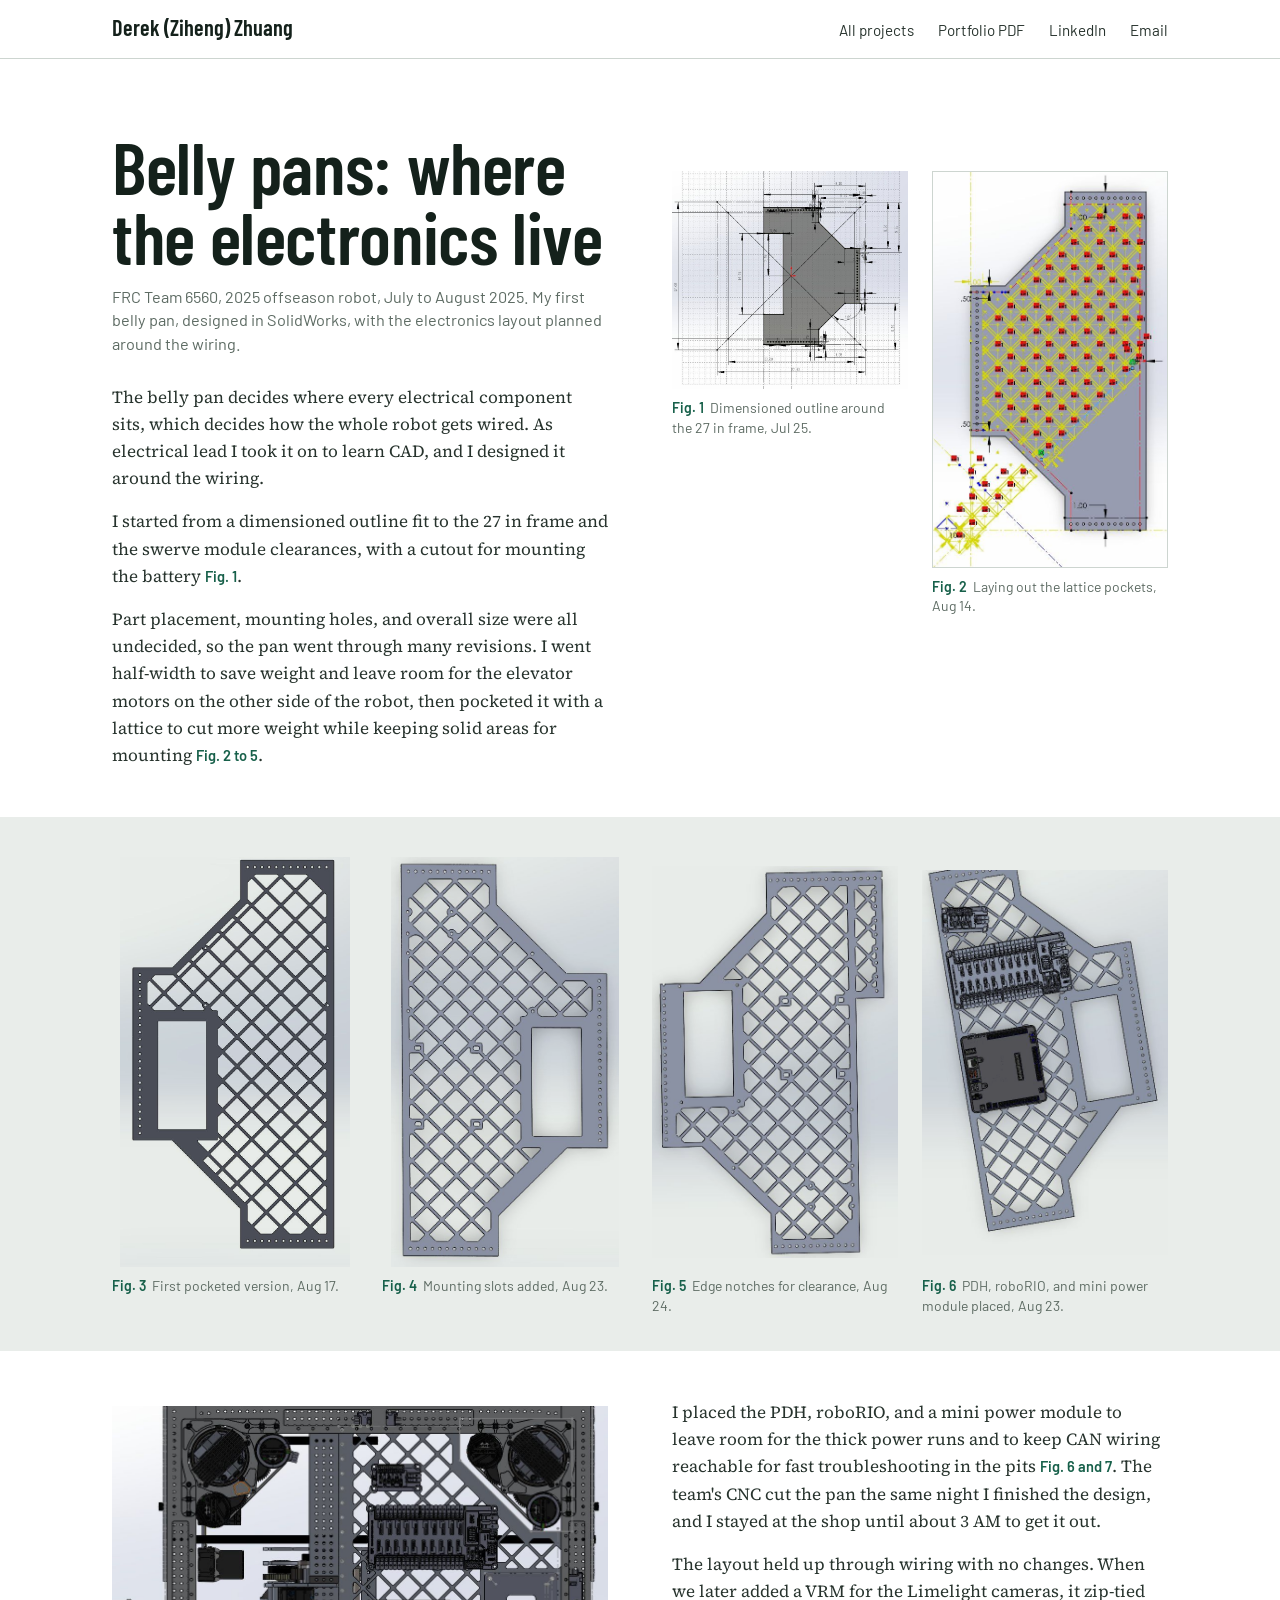
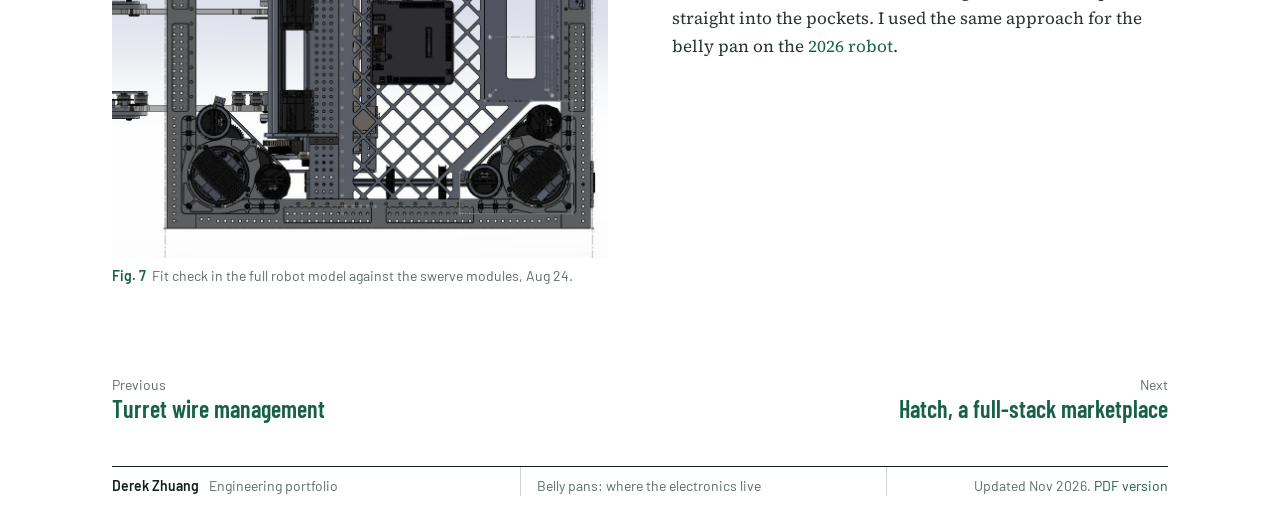
==== docs/projects/belly-pans.html @ e58b6f34 "Add portfolio website Static site for GitHub Pages, served from docs/. Built by build.py from src/pr" ====
<!doctype html>
<html lang="en">
<head>
<meta charset="utf-8">
<meta name="viewport" content="width=device-width, initial-scale=1">
<title>Belly pans: where the electronics live | Derek (Ziheng) Zhuang</title>
<meta name="description" content="My first belly pan: a half-width lattice pan laid out around the wiring, cut on the team CNC the same night I finished the design.">
<meta property="og:title" content="Belly pans: where the electronics live | Derek (Ziheng) Zhuang">
<meta property="og:description" content="My first belly pan: a half-width lattice pan laid out around the wiring, cut on the team CNC the same night I finished the design.">
<meta property="og:image" content="https://derekzhuang.github.io/assets/img/p3_robot.jpg">
<link rel="icon" href="../assets/favicon.svg" type="image/svg+xml">
<link rel="stylesheet" href="../assets/css/site.css">
</head>
<body>
<header class="site-head"><div class="in">
  <a class="brand" href="../index.html">Derek (Ziheng) Zhuang</a>
  <nav aria-label="Site">
    <a href="../index.html">All projects</a>
    <a href="https://drive.google.com/file/d/1knBHxL6q7wfWigkeNkA8Oi-ZfvWAPpQj/view">Portfolio PDF</a>
    <a href="https://www.linkedin.com/in/derek-zhuang-6246352b1">LinkedIn</a>
    <a href="mailto:derekzhuang12345@gmail.com">Email</a>
  </nav>
</div></header>
<main>
<article class="wrap">
<div class="opener">
  <div class="opener-text">
    <header class="page-head">
  <h1 class="display">Belly pans: where the electronics live</h1>
  <p class="byline">FRC Team 6560, 2025 offseason robot, July to August 2025. My first belly pan, designed in SolidWorks, with the electronics layout planned around the wiring.</p>
</header>
    <div class="prose">
      <p>The belly pan decides where every electrical component sits, which decides how the whole robot gets wired. As electrical lead I took it on to learn CAD, and I designed it around the wiring.</p>
      <p>I started from a dimensioned outline fit to the 27 in frame and the swerve module clearances, with a cutout for mounting the battery <a class="ref" href="#fig-1">Fig. 1</a>.</p>
      <p>Part placement, mounting holes, and overall size were all undecided, so the pan went through many revisions. I went half-width to save weight and leave room for the elevator motors on the other side of the robot, then pocketed it with a lattice to cut more weight while keeping solid areas for mounting <a class="ref" href="#fig-2">Fig. 2 to 5</a>.</p>
    </div>
  </div>
  <div class="grid grid-2 pair">
    <figure id="fig-1">
      <div class="im"><a class="zoom" href="../assets/img/p3_outline.jpg"><img src="../assets/img/p3_outline.jpg" width="810" height="750" alt="Dimensioned belly pan outline around the frame"></a></div>
      <figcaption><b>Fig. 1</b>Dimensioned outline around the 27 in frame, Jul 25.</figcaption>
    </figure>
    <figure id="fig-2">
      <div class="im line"><a class="zoom" href="../assets/img/p3_lattice.jpg"><img src="../assets/img/p3_lattice.jpg" width="505" height="850" alt="Laying out the lattice pockets"></a></div>
      <figcaption><b>Fig. 2</b>Laying out the lattice pockets, Aug 14.</figcaption>
    </figure>
  </div>
</div>

<div class="band tall">
  <div class="wrap grid grid-4">
    <figure id="fig-3">
      <div class="im fit"><img src="../assets/img/p3_r1.jpg" width="650" height="1157" alt="First pocketed version" loading="lazy"></div>
      <figcaption><b>Fig. 3</b>First pocketed version, Aug 17.</figcaption>
    </figure>
    <figure id="fig-4">
      <div class="im fit"><img src="../assets/img/p3_r2.jpg" width="550" height="990" alt="Mounting slots added" loading="lazy"></div>
      <figcaption><b>Fig. 4</b>Mounting slots added, Aug 23.</figcaption>
    </figure>
    <figure id="fig-5">
      <div class="im fit"><img src="../assets/img/p3_r3.jpg" width="540" height="860" alt="Edge notches for clearance" loading="lazy"></div>
      <figcaption><b>Fig. 5</b>Edge notches for clearance, Aug 24.</figcaption>
    </figure>
    <figure id="fig-6">
      <div class="im fit"><img src="../assets/img/p3_elec.jpg" width="530" height="830" alt="PDH, roboRIO and mini power module placed" loading="lazy"></div>
      <figcaption><b>Fig. 6</b>PDH, roboRIO, and mini power module placed, Aug 23.</figcaption>
    </figure>
  </div>
</div>

<div class="split">
  <figure id="fig-7">
    <div class="im"><a class="zoom" href="../assets/img/p3_robot.jpg"><img src="../assets/img/p3_robot.jpg" width="1000" height="910" alt="Belly pan fit check in the full robot model" loading="lazy"></a></div>
    <figcaption><b>Fig. 7</b>Fit check in the full robot model against the swerve modules, Aug 24.</figcaption>
  </figure>
  <div class="prose">
    <p>I placed the PDH, roboRIO, and a mini power module to leave room for the thick power runs and to keep CAN wiring reachable for fast troubleshooting in the pits <a class="ref" href="#fig-6">Fig. 6 and 7</a>. The team's CNC cut the pan the same night I finished the design, and I stayed at the shop until about 3 AM to get it out.</p>
    <p>The layout held up through wiring with no changes. When we later added a VRM for the Limelight cameras, it zip-tied straight into the pockets. I used the same approach for the belly pan on the <a href="robot-electrical.html">2026 robot</a>.</p>
  </div>
</div>

<nav class="next" aria-label="More projects"><div><span>Previous</span><a href="turret.html">Turret wire management</a></div><div class="fwd"><span>Next</span><a href="hatch.html">Hatch, a full-stack marketplace</a></div></nav>
</article>
</main>
<footer class="tb"><div class="cells">
  <span><b>Derek Zhuang</b>Engineering portfolio</span>
  <span>Belly pans: where the electronics live</span>
  <span>Updated Nov 2026. <a href="https://drive.google.com/file/d/1knBHxL6q7wfWigkeNkA8Oi-ZfvWAPpQj/view">PDF version</a></span>
</div></footer>
<script src="../assets/js/site.js" defer></script>
</body>
</html>
---- docs/assets/css/site.css ----
/* Derek Zhuang engineering portfolio, web version.
   Same system as the PDF: Barlow Condensed titles, Source Serif 4 body,
   Barlow for captions, tables and navigation. One ink color on white.
   The accent is used only for figure numbers, links and review rings. */

@font-face { font-family: "Barlow Condensed"; font-weight: 500; font-display: swap; src: url("../fonts/barlow-condensed-latin-500-normal.woff2") format("woff2"); }
@font-face { font-family: "Barlow Condensed"; font-weight: 600; font-display: swap; src: url("../fonts/barlow-condensed-latin-600-normal.woff2") format("woff2"); }
@font-face { font-family: "Barlow Condensed"; font-weight: 700; font-display: swap; src: url("../fonts/barlow-condensed-latin-700-normal.woff2") format("woff2"); }
@font-face { font-family: "Barlow"; font-weight: 400; font-display: swap; src: url("../fonts/barlow-latin-400-normal.woff2") format("woff2"); }
@font-face { font-family: "Barlow"; font-weight: 500; font-display: swap; src: url("../fonts/barlow-latin-500-normal.woff2") format("woff2"); }
@font-face { font-family: "Barlow"; font-weight: 600; font-display: swap; src: url("../fonts/barlow-latin-600-normal.woff2") format("woff2"); }
@font-face { font-family: "Source Serif 4"; font-weight: 400; font-style: normal; font-display: swap; src: url("../fonts/source-serif-4-latin-400-normal.woff2") format("woff2"); }
@font-face { font-family: "Source Serif 4"; font-weight: 400; font-style: italic; font-display: swap; src: url("../fonts/source-serif-4-latin-400-italic.woff2") format("woff2"); }
@font-face { font-family: "Source Serif 4"; font-weight: 600; font-style: normal; font-display: swap; src: url("../fonts/source-serif-4-latin-600-normal.woff2") format("woff2"); }

:root {
  /* Layout idea: a drawing set on white paper. Everything is left-aligned,
     one lead figure per page hangs off the right edge of the sheet, and
     every page ends in a drawing title block. */
  --paper: #ffffff;
  --ink: #14211b;      /* green-black */
  --body: #27332d;
  --muted: #5d6b63;
  --rule: #cdd5d0;
  --panel: #e9edea;    /* neutral ground behind CAD renders */
  --accent: #17604a;   /* solder-mask green */

  --display: "Barlow Condensed", "Arial Narrow", sans-serif;
  --serif: "Source Serif 4", Georgia, serif;
  --sans: "Barlow", "Helvetica Neue", Arial, sans-serif;

  --wide: 72rem;
  --text: 38rem;
  --gutter: clamp(1.25rem, 4vw, 3rem);
  --gap: clamp(2rem, 5vw, 4.5rem);
  /* distance from the content edge to the edge of the window, capped on big monitors */
  --bleed: min(14rem, max(var(--gutter), calc((100vw - var(--wide)) / 2 + var(--gutter))));
  color-scheme: light;
}

* { box-sizing: border-box; margin: 0; padding: 0; }
html { -webkit-text-size-adjust: 100%; scroll-behavior: smooth; }
@media (prefers-reduced-motion: reduce) { html { scroll-behavior: auto; } }
body { background: var(--paper); color: var(--body); font-family: var(--serif); font-size: 1.0625rem; line-height: 1.6; overflow-x: clip; }
img { display: block; max-width: 100%; height: auto; }
a { color: var(--accent); text-decoration: none; }
a:hover { text-decoration: underline; text-underline-offset: 0.18em; text-decoration-thickness: 1px; }
:focus-visible { outline: 2px solid var(--accent); outline-offset: 3px; }

.wrap { max-width: var(--wide); margin: 0 auto; padding: 0 var(--gutter); }

/* ---------- Site header ---------- */
.site-head { border-bottom: 1px solid var(--rule); }
.site-head .in { max-width: var(--wide); margin: 0 auto; padding: 0.95rem var(--gutter); display: flex; align-items: baseline; justify-content: space-between; gap: 0.5rem 1.5rem; flex-wrap: wrap; }
.site-head .brand { font-family: var(--display); font-weight: 600; font-size: 1.4rem; line-height: 1.1; color: var(--ink); }
.site-head nav { display: flex; gap: 0.25rem 1.5rem; flex-wrap: wrap; font-family: var(--sans); font-size: 0.95rem; }
.site-head nav a { color: var(--body); }
.site-head nav a:hover { color: var(--accent); }
.site-head.home .in { justify-content: flex-end; }

/* ---------- Type ---------- */
.display { font-family: var(--display); font-weight: 600; color: var(--ink); line-height: 0.96; letter-spacing: -0.005em; text-wrap: balance; }
h1.display { font-size: clamp(2.7rem, 6.2vw, 4.6rem); }
h2.display { font-size: clamp(1.9rem, 3.6vw, 2.6rem); margin-top: 5rem; padding-top: 1.4rem; border-top: 1px solid var(--ink); scroll-margin-top: 1rem; }
.byline { font-family: var(--sans); font-size: 1.02rem; line-height: 1.45; color: var(--muted); margin-top: 0.8rem; max-width: 44rem; text-wrap: pretty; }
.byline b { font-weight: 600; color: var(--body); }
.prose p { margin-top: 1rem; max-width: var(--text); }
.prose p.lead { font-size: 1.22rem; line-height: 1.5; color: var(--ink); }
.prose b { font-family: var(--sans); font-weight: 600; color: var(--ink); }
.ref { font-family: var(--sans); font-weight: 600; font-size: 0.86em; color: var(--accent); white-space: nowrap; }
.onpage { font-family: var(--sans); font-size: 0.95rem; color: var(--muted); margin-top: 1.1rem; display: flex; flex-wrap: wrap; gap: 0.2rem 1.25rem; }
.onpage a { font-weight: 500; }

/* ---------- Figures ---------- */
figure { margin-top: 2.5rem; scroll-margin-top: 1.5rem; }
figure .im { position: relative; background: var(--panel); overflow: hidden; }
figure .im.line { background: #fff; outline: 1px solid var(--rule); outline-offset: -1px; }
figure .im img { width: 100%; }
figure a.zoom { display: block; cursor: zoom-in; }
figcaption { font-family: var(--sans); font-size: 0.875rem; line-height: 1.4; color: var(--muted); margin-top: 0.55rem; max-width: 34rem; }
figcaption b { font-weight: 600; color: var(--accent); margin-right: 0.4rem; }
figure:target .im { outline: 2px solid var(--accent); outline-offset: 4px; }
.mark { position: absolute; inset: 0; width: 100%; height: 100%; pointer-events: none; }
.mark ellipse { fill: none; stroke: var(--accent); }
.mark text { font-family: var(--sans); font-weight: 600; fill: var(--accent); }

/* Lead block: title and opening text beside the page's main figure */
.opener { display: grid; grid-template-columns: minmax(0, 1fr) minmax(0, 1fr); gap: var(--gap); align-items: start; }
.opener > * { margin-top: 0; padding-top: clamp(2.5rem, 6vw, 4.5rem); }
.opener > figure.bleed-r { padding-top: 0; margin-right: calc(-1 * var(--bleed)); }
.opener > figure.bleed-r figcaption { padding-right: var(--gutter); }
.page-head { padding-top: clamp(2.5rem, 6vw, 4.5rem); }
.opener .page-head { padding-top: 0; }
.opener .prose { margin-top: 1.75rem; }

/* Text beside a figure */
.split { display: grid; grid-template-columns: minmax(0, 1fr) minmax(0, 1fr); gap: var(--gap); align-items: start; margin-top: 3rem; }
.split > figure, .split > .grid { margin-top: 0.45rem; }
.split > .prose > p:first-child { margin-top: 0; }
.split.wide-fig { grid-template-columns: minmax(0, 7fr) minmax(0, 5fr); }

/* Grids of small figures */
.grid { display: grid; gap: 2rem 1.5rem; margin-top: 2.5rem; align-items: start; }
.grid figure { margin-top: 0; }
.grid-2 { grid-template-columns: repeat(2, minmax(0, 1fr)); }
/* two figures of different shapes at one shared height: columns follow the image proportions */
.grid-2.match { grid-template-columns: minmax(0, var(--a)) minmax(0, var(--b)); }
.grid-4 { grid-template-columns: repeat(4, minmax(0, 1fr)); }
.grid .im.fit { aspect-ratio: 4 / 3; }
.grid .im.fit img { width: 100%; height: 100%; object-fit: contain; }
.band { background: var(--panel); padding: 2.5rem 0 2.25rem; margin: 3rem calc(50% - 50vw) 0; }
.band .grid { margin-top: 0; }
.band .im { background: transparent; }
.band .im img { mix-blend-mode: multiply; }
.tall .im.fit { aspect-ratio: 3 / 5; }

/* ---------- Revision tables ---------- */
.rev-wrap { margin-top: 3rem; }
table.rev { border-collapse: collapse; width: 100%; font-family: var(--sans); font-size: 0.95rem; line-height: 1.42; color: var(--body); }
.rev td { padding: 0.75rem 1.5rem 0.75rem 0; border-top: 1px solid var(--rule); vertical-align: top; }
.rev tr:first-child td { border-top-color: var(--ink); }
.rev tr:last-child td { border-bottom: 1px solid var(--rule); }
.rev td:first-child { font-weight: 600; color: var(--ink); width: 6rem; }
.rev td:nth-child(2) { color: var(--muted); width: 11rem; }
.rev td:nth-child(3) { width: 44%; }
.rev td:last-child { padding-right: 0; }

/* ---------- Home ---------- */
.hero { display: grid; grid-template-columns: minmax(0, 5fr) minmax(0, 7fr); gap: var(--gap); align-items: start; }
.hero .who { padding-top: clamp(2.5rem, 7vw, 5.5rem); }
.hero .who .prose p.lead { font-size: 1.18rem; margin-top: 1.75rem; }
.contact { font-family: var(--sans); font-size: 1rem; line-height: 1.7; margin-top: 1.75rem; }
.contact a { display: block; width: fit-content; }

a.project { display: block; color: inherit; }
a.project:hover { text-decoration: none; }
a.project .thumb { background: var(--panel); overflow: hidden; }
a.project .thumb img { width: 100%; }
a.project .thumb.line { background: #fff; outline: 1px solid var(--rule); outline-offset: -1px; }
a.project h2 { font-family: var(--display); font-weight: 600; font-size: clamp(1.7rem, 2.8vw, 2.2rem); line-height: 1.02; color: var(--ink); margin-top: 1.1rem; text-wrap: balance; }
a.project:hover h2 { color: var(--accent); }
a.project .where { font-family: var(--sans); font-size: 0.95rem; color: var(--muted); margin-top: 0.35rem; }
a.project p.sum { margin-top: 0.6rem; max-width: 33rem; }

.hero .feature { margin-right: calc(-1 * var(--bleed)); }
.hero .feature .thumb { aspect-ratio: 5 / 4; }
.hero .feature .thumb img { height: 100%; object-fit: cover; }
.hero .feature .words { padding-right: var(--gutter); }

.more { margin-top: 5.5rem; padding-top: 1.4rem; border-top: 1px solid var(--ink); }
.more > h2 { font-family: var(--display); font-weight: 600; font-size: clamp(1.9rem, 3.6vw, 2.6rem); line-height: 0.96; color: var(--ink); }
.work { list-style: none; display: grid; grid-template-columns: repeat(2, minmax(0, 1fr)); gap: 4.5rem var(--gap); align-items: start; margin-top: 2.25rem; }
.work > li:nth-child(even) { margin-top: 7rem; }

/* ---------- Previous / next ---------- */
.next { margin-top: 5.5rem; display: flex; justify-content: space-between; gap: 1.5rem; flex-wrap: wrap; font-family: var(--sans); }
.next span { display: block; font-size: 0.875rem; color: var(--muted); }
.next a { font-family: var(--display); font-weight: 600; font-size: 1.5rem; line-height: 1.1; }
.next .fwd { text-align: right; margin-left: auto; }

/* ---------- Title block, bottom of every page ---------- */
.tb { max-width: var(--wide); margin: 2.5rem auto 0; padding: 0 var(--gutter) 2.25rem; }
.tb .cells { display: grid; grid-template-columns: 1.45fr 1.3fr 1fr; border-top: 1px solid var(--ink); font-family: var(--sans); font-size: 0.875rem; line-height: 1.4; color: var(--muted); }
.tb .cells > span { padding: 0.6rem 1rem 0; }
.tb .cells > span + span { border-left: 1px solid var(--rule); }
.tb .cells > span:first-child { padding-left: 0; }
.tb .cells > span:last-child { padding-right: 0; text-align: right; }
.tb b { font-weight: 600; color: var(--ink); margin-right: 0.6rem; }
.home-tb { margin-top: 6rem; }

/* ---------- Figure viewer ---------- */
dialog.lb { border: 0; padding: 0; margin: 0; background: transparent; width: 100vw; height: 100vh; max-width: 100vw; max-height: 100vh; }
dialog.lb::backdrop { background: rgba(20, 33, 27, 0.94); }
.lb .stage { height: 100%; display: flex; flex-direction: column; align-items: center; justify-content: center; gap: 0.9rem; padding: 3.5rem 1rem 1.25rem; cursor: zoom-out; }
.lb img { max-width: min(96vw, 1800px); max-height: calc(100vh - 8.5rem); width: auto; object-fit: contain; background: #fff; }
.lb p { font-family: var(--sans); font-size: 0.9rem; line-height: 1.4; color: #dfe6e2; max-width: 44rem; }
.lb button { position: absolute; top: 0.9rem; right: 1rem; font-family: var(--sans); font-size: 0.9rem; color: #fff; background: transparent; border: 1px solid rgba(255, 255, 255, 0.45); padding: 0.4rem 0.85rem; cursor: pointer; }
.lb button:hover { border-color: #fff; }
.lb button:focus-visible { outline-color: #fff; }

/* ---------- Narrow screens ---------- */
@media (max-width: 820px) {
  body { font-size: 1rem; }
  .hero, .opener, .split, .split.wide-fig, .work { grid-template-columns: minmax(0, 1fr); }
  .hero { gap: 2.5rem; }
  .hero .who .prose p.lead { font-size: 1.06rem; line-height: 1.55; margin-top: 1.25rem; }
  .contact { margin-top: 1.25rem; }
  .hero .feature { margin: 0 calc(-1 * var(--gutter)); }
  .hero .feature .words { padding: 0 var(--gutter); }
  .work { gap: 3.5rem; }
  .work > li:nth-child(even) { margin-top: 0; }
  .more { margin-top: 4rem; }
  .opener { gap: 2rem; }
  .opener > * + * { padding-top: 0; }
  .opener > figure.bleed-r { margin: 0 calc(-1 * var(--gutter)); }
  .opener > figure.bleed-r figcaption { padding: 0 var(--gutter); }
  .split { gap: 1.75rem; margin-top: 2.25rem; }
  .split > .prose:last-child > p:first-child { margin-top: 0; }
  .grid-4 { grid-template-columns: repeat(2, minmax(0, 1fr)); }
  .grid-2:not(.pair), .grid-2.match { grid-template-columns: minmax(0, 1fr); }
  h2.display { margin-top: 3.75rem; }
  .next { margin-top: 4rem; }
  .next a { font-size: 1.3rem; }

  .rev tr { display: block; border-top: 1px solid var(--rule); padding: 0.75rem 0; }
  .rev tr:first-child { border-top-color: var(--ink); }
  .rev tr:last-child { border-bottom: 1px solid var(--rule); }
  .rev td, .rev tr:last-child td { display: block; width: auto !important; border: 0; padding: 0.15rem 0; }
  .rev td:first-child, .rev td:nth-child(2) { display: inline; margin-right: 0.75rem; }

  .tb .cells { grid-template-columns: 1fr; padding-top: 0.5rem; }
  .tb .cells > span, .tb .cells > span:last-child { padding: 0.15rem 0; text-align: left; }
  .tb .cells > span + span { border-left: 0; }
}
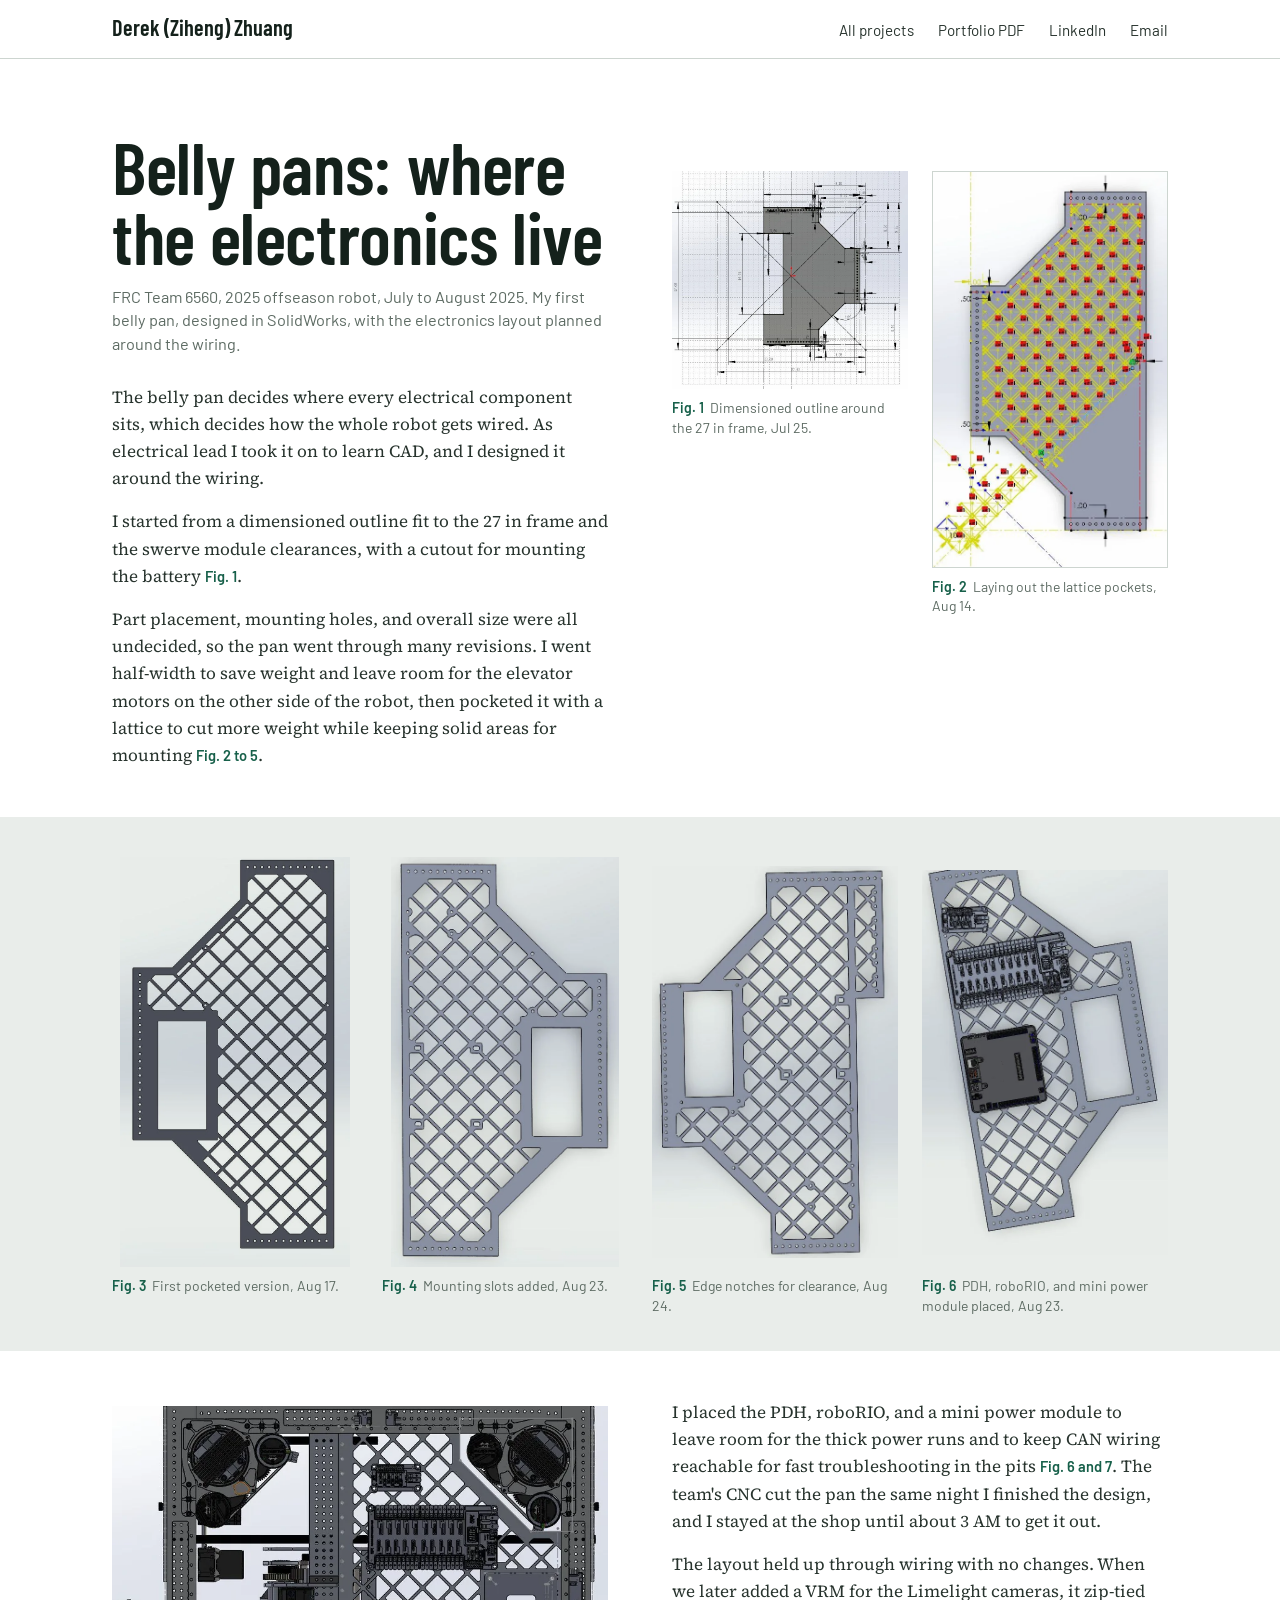
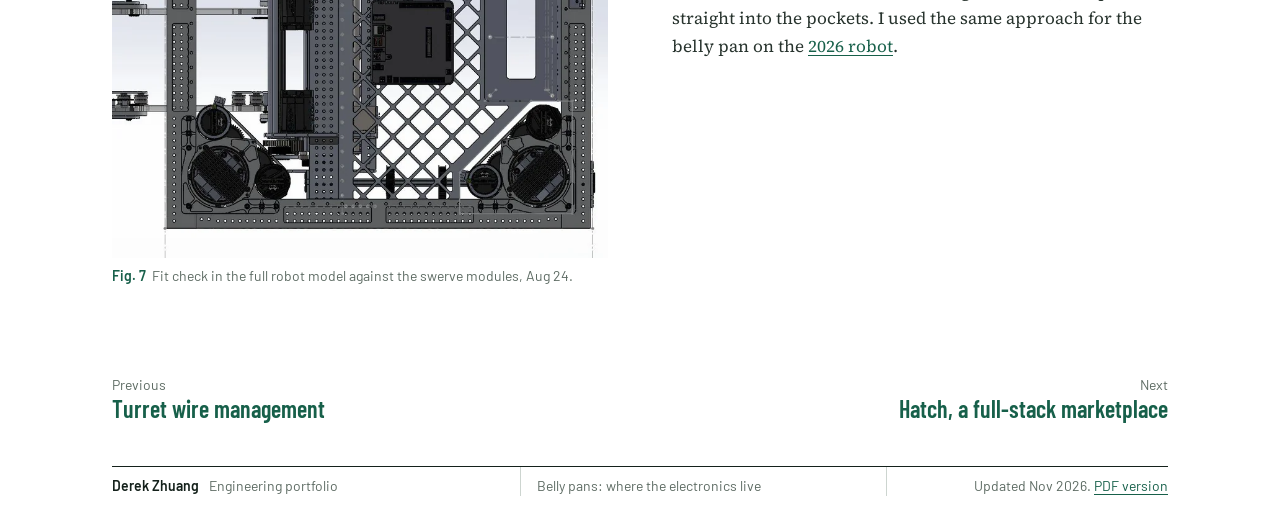
==== commit f1e43a92: "Review fixes: 2029 byline, WebP figures, tablet layout, accessibility - Home byline now says class o" ====
--- a/docs/projects/belly-pans.html
+++ b/docs/projects/belly-pans.html
@@ -12,6 +12,7 @@
 <link rel="stylesheet" href="../assets/css/site.css">
 </head>
 <body>
+<a class="skip" href="#main">Skip to content</a>
 <header class="site-head"><div class="in">
   <a class="brand" href="../index.html">Derek (Ziheng) Zhuang</a>
   <nav aria-label="Site">
@@ -21,7 +22,7 @@
     <a href="mailto:derekzhuang12345@gmail.com">Email</a>
   </nav>
 </div></header>
-<main>
+<main id="main">
 <article class="wrap">
 <div class="opener">
   <div class="opener-text">
@@ -37,11 +38,11 @@
   </div>
   <div class="grid grid-2 pair">
     <figure id="fig-1">
-      <div class="im"><a class="zoom" href="../assets/img/p3_outline.jpg"><img src="../assets/img/p3_outline.jpg" width="810" height="750" alt="Dimensioned belly pan outline around the frame"></a></div>
+      <div class="im"><a class="zoom" href="../assets/img/p3_outline.webp"><img src="../assets/img/p3_outline.webp" width="810" height="750" alt="Dimensioned belly pan outline around the frame"></a></div>
       <figcaption><b>Fig. 1</b>Dimensioned outline around the 27 in frame, Jul 25.</figcaption>
     </figure>
     <figure id="fig-2">
-      <div class="im line"><a class="zoom" href="../assets/img/p3_lattice.jpg"><img src="../assets/img/p3_lattice.jpg" width="505" height="850" alt="Laying out the lattice pockets"></a></div>
+      <div class="im line"><a class="zoom" href="../assets/img/p3_lattice.webp"><img src="../assets/img/p3_lattice.webp" width="505" height="850" alt="Laying out the lattice pockets"></a></div>
       <figcaption><b>Fig. 2</b>Laying out the lattice pockets, Aug 14.</figcaption>
     </figure>
   </div>
@@ -50,19 +51,19 @@
 <div class="band tall">
   <div class="wrap grid grid-4">
     <figure id="fig-3">
-      <div class="im fit"><img src="../assets/img/p3_r1.jpg" width="650" height="1157" alt="First pocketed version" loading="lazy"></div>
+      <div class="im fit"><img src="../assets/img/p3_r1.webp" width="650" height="1157" alt="First pocketed version" loading="lazy"></div>
       <figcaption><b>Fig. 3</b>First pocketed version, Aug 17.</figcaption>
     </figure>
     <figure id="fig-4">
-      <div class="im fit"><img src="../assets/img/p3_r2.jpg" width="550" height="990" alt="Mounting slots added" loading="lazy"></div>
+      <div class="im fit"><img src="../assets/img/p3_r2.webp" width="550" height="990" alt="Mounting slots added" loading="lazy"></div>
       <figcaption><b>Fig. 4</b>Mounting slots added, Aug 23.</figcaption>
     </figure>
     <figure id="fig-5">
-      <div class="im fit"><img src="../assets/img/p3_r3.jpg" width="540" height="860" alt="Edge notches for clearance" loading="lazy"></div>
+      <div class="im fit"><img src="../assets/img/p3_r3.webp" width="540" height="860" alt="Edge notches for clearance" loading="lazy"></div>
       <figcaption><b>Fig. 5</b>Edge notches for clearance, Aug 24.</figcaption>
     </figure>
     <figure id="fig-6">
-      <div class="im fit"><img src="../assets/img/p3_elec.jpg" width="530" height="830" alt="PDH, roboRIO and mini power module placed" loading="lazy"></div>
+      <div class="im fit"><img src="../assets/img/p3_elec.webp" width="530" height="830" alt="PDH, roboRIO and mini power module placed" loading="lazy"></div>
       <figcaption><b>Fig. 6</b>PDH, roboRIO, and mini power module placed, Aug 23.</figcaption>
     </figure>
   </div>
@@ -70,7 +71,7 @@
 
 <div class="split">
   <figure id="fig-7">
-    <div class="im"><a class="zoom" href="../assets/img/p3_robot.jpg"><img src="../assets/img/p3_robot.jpg" width="1000" height="910" alt="Belly pan fit check in the full robot model" loading="lazy"></a></div>
+    <div class="im"><a class="zoom" href="../assets/img/p3_robot.webp"><img src="../assets/img/p3_robot.webp" srcset="../assets/img/p3_robot-800.webp 800w, ../assets/img/p3_robot.webp 1000w" sizes="(max-width: 600px) 100vw, (max-width: 1100px) 50vw, 640px" width="1000" height="910" alt="Belly pan fit check in the full robot model" loading="lazy"></a></div>
     <figcaption><b>Fig. 7</b>Fit check in the full robot model against the swerve modules, Aug 24.</figcaption>
   </figure>
   <div class="prose">
--- a/docs/assets/css/site.css
+++ b/docs/assets/css/site.css
@@ -45,7 +45,14 @@
 img { display: block; max-width: 100%; height: auto; }
 a { color: var(--accent); text-decoration: none; }
 a:hover { text-decoration: underline; text-underline-offset: 0.18em; text-decoration-thickness: 1px; }
+/* Links inside running text are underlined so they do not rely on color alone.
+   Figure references are told apart by their bold sans type instead. */
+.prose a:not(.ref), .byline a, .tb a { text-decoration: underline; text-underline-offset: 0.18em; text-decoration-thickness: 1px; }
+.prose a:not(.ref):hover, .byline a:hover, .tb a:hover { text-decoration-thickness: 2px; }
 :focus-visible { outline: 2px solid var(--accent); outline-offset: 3px; }
+/* Keyboard users can jump past the header. Hidden until it has focus. */
+.skip { position: absolute; left: var(--gutter); top: -4rem; z-index: 10; background: var(--paper); font-family: var(--sans); font-size: 0.95rem; font-weight: 500; padding: 0.6rem 0.9rem; border: 1px solid var(--ink); }
+.skip:focus { top: 0.5rem; }
 
 .wrap { max-width: var(--wide); margin: 0 auto; padding: 0 var(--gutter); }
 
@@ -117,9 +124,10 @@
 /* ---------- Revision tables ---------- */
 .rev-wrap { margin-top: 3rem; }
 table.rev { border-collapse: collapse; width: 100%; font-family: var(--sans); font-size: 0.95rem; line-height: 1.42; color: var(--body); }
+.rev th { text-align: left; font-weight: 500; font-size: 0.875rem; color: var(--muted); padding: 0 1.5rem 0.45rem 0; }
 .rev td { padding: 0.75rem 1.5rem 0.75rem 0; border-top: 1px solid var(--rule); vertical-align: top; }
-.rev tr:first-child td { border-top-color: var(--ink); }
-.rev tr:last-child td { border-bottom: 1px solid var(--rule); }
+.rev tbody tr:first-child td { border-top-color: var(--ink); }
+.rev tbody tr:last-child td { border-bottom: 1px solid var(--rule); }
 .rev td:first-child { font-weight: 600; color: var(--ink); width: 6rem; }
 .rev td:nth-child(2) { color: var(--muted); width: 11rem; }
 .rev td:nth-child(3) { width: 44%; }
@@ -137,8 +145,8 @@
 a.project .thumb { background: var(--panel); overflow: hidden; }
 a.project .thumb img { width: 100%; }
 a.project .thumb.line { background: #fff; outline: 1px solid var(--rule); outline-offset: -1px; }
-a.project h2 { font-family: var(--display); font-weight: 600; font-size: clamp(1.7rem, 2.8vw, 2.2rem); line-height: 1.02; color: var(--ink); margin-top: 1.1rem; text-wrap: balance; }
-a.project:hover h2 { color: var(--accent); }
+a.project :is(h2, h3) { font-family: var(--display); font-weight: 600; font-size: clamp(1.7rem, 2.8vw, 2.2rem); line-height: 1.02; color: var(--ink); margin-top: 1.1rem; text-wrap: balance; }
+a.project:hover :is(h2, h3) { color: var(--accent); }
 a.project .where { font-family: var(--sans); font-size: 0.95rem; color: var(--muted); margin-top: 0.35rem; }
 a.project p.sum { margin-top: 0.6rem; max-width: 33rem; }
 
@@ -169,46 +177,68 @@
 .home-tb { margin-top: 6rem; }
 
 /* ---------- Figure viewer ---------- */
-dialog.lb { border: 0; padding: 0; margin: 0; background: transparent; width: 100vw; height: 100vh; max-width: 100vw; max-height: 100vh; }
+dialog.lb { border: 0; padding: 0; margin: 0; background: transparent; width: 100vw; height: 100vh; height: 100dvh; max-width: 100vw; max-height: 100vh; max-height: 100dvh; }
+html.viewing { overflow: hidden; }
 dialog.lb::backdrop { background: rgba(20, 33, 27, 0.94); }
 .lb .stage { height: 100%; display: flex; flex-direction: column; align-items: center; justify-content: center; gap: 0.9rem; padding: 3.5rem 1rem 1.25rem; cursor: zoom-out; }
-.lb img { max-width: min(96vw, 1800px); max-height: calc(100vh - 8.5rem); width: auto; object-fit: contain; background: #fff; }
+.lb img { max-width: min(96vw, 1800px); max-height: calc(100vh - 8.5rem); max-height: calc(100dvh - 8.5rem); width: auto; object-fit: contain; background: #fff; }
 .lb p { font-family: var(--sans); font-size: 0.9rem; line-height: 1.4; color: #dfe6e2; max-width: 44rem; }
 .lb button { position: absolute; top: 0.9rem; right: 1rem; font-family: var(--sans); font-size: 0.9rem; color: #fff; background: transparent; border: 1px solid rgba(255, 255, 255, 0.45); padding: 0.4rem 0.85rem; cursor: pointer; }
 .lb button:hover { border-color: #fff; }
 .lb button:focus-visible { outline-color: #fff; }
 
-/* ---------- Narrow screens ---------- */
+/* ---------- Narrow screens ----------
+   820px and below: the header, hero, tables and title block take their
+   phone form, and links get a taller tap area.
+   600px and below: everything is one column.
+   Between the two (tablets held upright) figures still sit beside their
+   text and the home page keeps two columns of projects. */
 @media (max-width: 820px) {
   body { font-size: 1rem; }
-  .hero, .opener, .split, .split.wide-fig, .work { grid-template-columns: minmax(0, 1fr); }
-  .hero { gap: 2.5rem; }
+  .prose p { max-width: 34rem; }
+  .hero { grid-template-columns: minmax(0, 1fr); gap: 2.5rem; }
   .hero .who .prose p.lead { font-size: 1.06rem; line-height: 1.55; margin-top: 1.25rem; }
-  .contact { margin-top: 1.25rem; }
   .hero .feature { margin: 0 calc(-1 * var(--gutter)); }
   .hero .feature .words { padding: 0 var(--gutter); }
-  .work { gap: 3.5rem; }
-  .work > li:nth-child(even) { margin-top: 0; }
+  .work { gap: 3.5rem 2rem; }
+  .work > li:nth-child(even) { margin-top: 3.5rem; }
   .more { margin-top: 4rem; }
-  .opener { gap: 2rem; }
-  .opener > * + * { padding-top: 0; }
-  .opener > figure.bleed-r { margin: 0 calc(-1 * var(--gutter)); }
-  .opener > figure.bleed-r figcaption { padding: 0 var(--gutter); }
-  .split { gap: 1.75rem; margin-top: 2.25rem; }
-  .split > .prose:last-child > p:first-child { margin-top: 0; }
+  .opener, .split { gap: 2rem; }
+  .split { margin-top: 2.25rem; }
+  .split.wide-fig { grid-template-columns: minmax(0, 1fr) minmax(0, 1fr); }
   .grid-4 { grid-template-columns: repeat(2, minmax(0, 1fr)); }
-  .grid-2:not(.pair), .grid-2.match { grid-template-columns: minmax(0, 1fr); }
   h2.display { margin-top: 3.75rem; }
   .next { margin-top: 4rem; }
   .next a { font-size: 1.3rem; }
 
-  .rev tr { display: block; border-top: 1px solid var(--rule); padding: 0.75rem 0; }
-  .rev tr:first-child { border-top-color: var(--ink); }
-  .rev tr:last-child { border-bottom: 1px solid var(--rule); }
-  .rev td, .rev tr:last-child td { display: block; width: auto !important; border: 0; padding: 0.15rem 0; }
+  /* Tap areas of about 44px for the links that stand on their own */
+  .site-head .in { padding-top: 0.3rem; padding-bottom: 0.3rem; align-items: center; }
+  .site-head .brand, .site-head nav a, .onpage a, .next a { display: inline-block; padding-block: 0.65rem; }
+  .onpage { margin-top: 0.45rem; gap: 0 1.25rem; align-items: center; }
+  .contact { margin-top: 0.7rem; line-height: 1.5; }
+  .contact a { padding-block: 0.62rem; }
+  .tb a { display: inline-block; padding-block: 0.85rem; }
+
+  .rev thead { position: absolute; width: 1px; height: 1px; overflow: hidden; clip-path: inset(50%); white-space: nowrap; }
+  .rev tbody tr { display: block; border-top: 1px solid var(--rule); padding: 0.75rem 0; }
+  .rev tbody tr:first-child { border-top-color: var(--ink); }
+  .rev tbody tr:last-child { border-bottom: 1px solid var(--rule); }
+  .rev td, .rev tbody tr:last-child td { display: block; width: auto !important; border: 0; padding: 0.15rem 0; }
   .rev td:first-child, .rev td:nth-child(2) { display: inline; margin-right: 0.75rem; }
 
   .tb .cells { grid-template-columns: 1fr; padding-top: 0.5rem; }
   .tb .cells > span, .tb .cells > span:last-child { padding: 0.15rem 0; text-align: left; }
   .tb .cells > span + span { border-left: 0; }
 }
+
+@media (max-width: 600px) {
+  .opener, .split, .split.wide-fig, .work { grid-template-columns: minmax(0, 1fr); }
+  .work { gap: 3.5rem; }
+  .work > li:nth-child(even) { margin-top: 0; }
+  .opener > * + * { padding-top: 0; }
+  .opener > figure.bleed-r { margin: 0 calc(-1 * var(--gutter)); }
+  .opener > figure.bleed-r figcaption { padding: 0 var(--gutter); }
+  .split { gap: 1.75rem; }
+  .split > .prose:last-child > p:first-child { margin-top: 0; }
+  .grid-2:not(.pair), .grid-2.match { grid-template-columns: minmax(0, 1fr); }
+}
